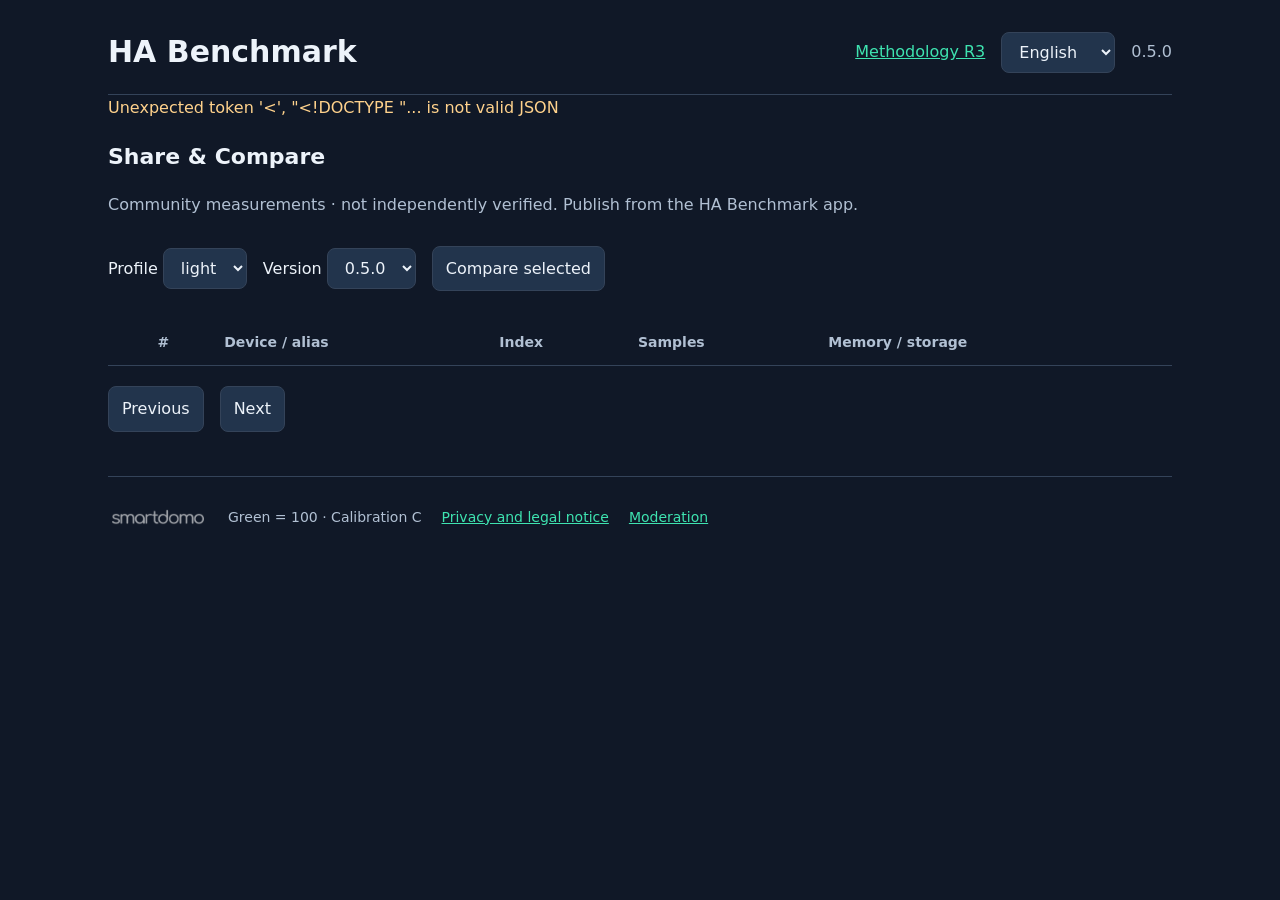
==== community/static/index.html @ 20571215 "Initial release 0.5.0" ====
<!doctype html><html lang="de"><head><meta charset="utf-8"><meta name="viewport" content="width=device-width,initial-scale=1"><meta name="description" content="Compare Home Assistant benchmark results. Green = 100."><title>HA Benchmark — Share & Compare</title><link rel="stylesheet" href="style.css"><script defer src="ui.js"></script></head><body data-mode="community"><main>HA Benchmark</main></body></html>
---- community/static/style.css ----
:root{color-scheme:dark;--bg:#101827;--panel:#182538;--line:#344359;--text:#edf3fa;--muted:#b1c0d3;--accent:#3ee3b0}*{box-sizing:border-box}body{margin:0;background:var(--bg);color:var(--text);font:16px/1.6 system-ui,sans-serif}main{max-width:1120px;margin:auto;padding:28px}header,nav,.toolbar{display:flex;align-items:center;gap:16px;flex-wrap:wrap}header{justify-content:space-between;border-bottom:1px solid var(--line);padding-bottom:18px}h1{font-size:30px;margin:0}h2{font-size:22px}h3{font-size:18px}p{color:var(--muted)}a{color:var(--accent)}button,select,input{font:inherit;border:1px solid var(--line);border-radius:8px;padding:9px 13px;background:#22344c;color:var(--text)}button{cursor:pointer}button.primary{background:var(--accent);color:#08251b;font-weight:700}button:disabled{opacity:.5;cursor:wait}button:hover,a:hover{filter:brightness(1.12)}:focus-visible{outline:3px solid #60b6ff;outline-offset:3px}label{display:block;margin:10px 0}input[type=checkbox]{width:20px;height:20px;vertical-align:middle}input:not([type=checkbox]){max-width:100%;width:360px}.grid{display:grid;grid-template-columns:repeat(auto-fit,minmax(230px,1fr));gap:14px}.panel,.metric{background:var(--panel);border:1px solid var(--line);border-radius:12px;padding:18px}.metric{text-align:left;min-height:140px}.metric b{display:block;font-size:30px;color:var(--accent)}.metric .weight{float:right;font-size:14px;color:var(--muted)}.metric small{display:block;color:var(--muted);font-size:14px}.score{font-size:48px;color:var(--accent);font-weight:750}.toolbar{margin:20px 0}section{margin:26px 0}.table-wrap{overflow-x:auto}table{width:100%;border-collapse:collapse}td,th{padding:12px 9px;text-align:left;border-bottom:1px solid var(--line);font-size:14px}th{color:var(--muted)}.badge{display:inline-block;border:1px solid var(--accent);border-radius:5px;padding:2px 6px;font-size:14px}progress{width:100%;accent-color:var(--accent)}#message{white-space:pre-wrap;color:#ffd28c}dialog{width:min(680px,94vw);max-height:90vh;overflow:auto;border:1px solid var(--line);border-radius:16px;background:var(--panel);color:var(--text);padding:25px}dialog::backdrop{background:#000b}pre{white-space:pre-wrap;overflow-wrap:anywhere;font:14px/1.5 monospace;background:#0d1724;padding:14px}footer{display:flex;gap:20px;align-items:center;flex-wrap:wrap;margin-top:44px;border-top:1px solid var(--line);padding-top:20px;color:var(--muted);font-size:14px}.brand{width:100px;height:auto;opacity:.6;filter:invert(1);mix-blend-mode:screen}.danger{color:#ffadad}.muted{color:var(--muted)}.hidden{display:none}#preview{max-height:270px;overflow:auto}.inline{display:inline-block;margin-right:16px}dl{display:grid;grid-template-columns:1fr 1fr;gap:8px}dt{color:var(--muted)}dd{margin:0;overflow-wrap:anywhere}@media(max-width:600px){main{padding:16px}.grid{grid-template-columns:1fr 1fr}.metric{padding:12px}.metric b{font-size:24px}nav{gap:10px}h1{font-size:25px}dl{grid-template-columns:1fr}dialog{padding:18px}}@media(max-width:400px){.grid{grid-template-columns:1fr}}
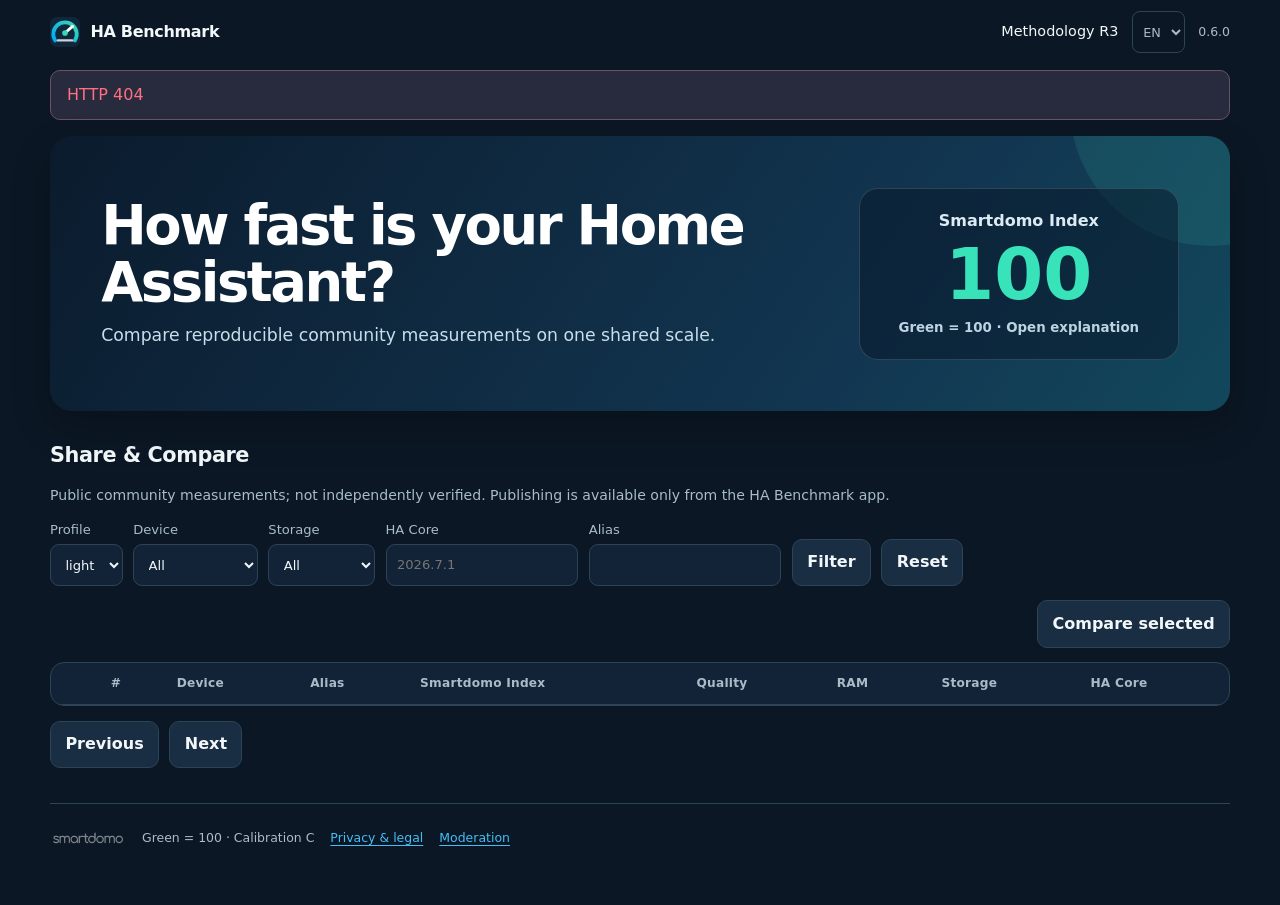
==== commit 750554fb: "Version 0.6.0" ====
--- a/community/static/index.html
+++ b/community/static/index.html
@@ -1 +1,14 @@
-<!doctype html><html lang="de"><head><meta charset="utf-8"><meta name="viewport" content="width=device-width,initial-scale=1"><meta name="description" content="Compare Home Assistant benchmark results. Green = 100."><title>HA Benchmark — Share & Compare</title><link rel="stylesheet" href="style.css"><script defer src="ui.js"></script></head><body data-mode="community"><main>HA Benchmark</main></body></html>
+<!doctype html>
+<html lang="en">
+<head>
+  <meta charset="utf-8">
+  <meta name="viewport" content="width=device-width,initial-scale=1">
+  <meta name="theme-color" content="#18a58b">
+  <meta name="description" content="Compare Home Assistant performance with the Smartdomo Index. Green = 100.">
+  <title>HA Benchmark — Share &amp; Compare</title>
+  <link rel="icon" href="favicon.svg" type="image/svg+xml">
+  <link rel="stylesheet" href="style.css">
+  <script defer src="ui.js"></script>
+</head>
+<body data-mode="community"><main><p>Loading HA Benchmark …</p></main></body>
+</html>
--- a/community/static/style.css
+++ b/community/static/style.css
@@ -1 +1,126 @@
-:root{color-scheme:dark;--bg:#101827;--panel:#182538;--line:#344359;--text:#edf3fa;--muted:#b1c0d3;--accent:#3ee3b0}*{box-sizing:border-box}body{margin:0;background:var(--bg);color:var(--text);font:16px/1.6 system-ui,sans-serif}main{max-width:1120px;margin:auto;padding:28px}header,nav,.toolbar{display:flex;align-items:center;gap:16px;flex-wrap:wrap}header{justify-content:space-between;border-bottom:1px solid var(--line);padding-bottom:18px}h1{font-size:30px;margin:0}h2{font-size:22px}h3{font-size:18px}p{color:var(--muted)}a{color:var(--accent)}button,select,input{font:inherit;border:1px solid var(--line);border-radius:8px;padding:9px 13px;background:#22344c;color:var(--text)}button{cursor:pointer}button.primary{background:var(--accent);color:#08251b;font-weight:700}button:disabled{opacity:.5;cursor:wait}button:hover,a:hover{filter:brightness(1.12)}:focus-visible{outline:3px solid #60b6ff;outline-offset:3px}label{display:block;margin:10px 0}input[type=checkbox]{width:20px;height:20px;vertical-align:middle}input:not([type=checkbox]){max-width:100%;width:360px}.grid{display:grid;grid-template-columns:repeat(auto-fit,minmax(230px,1fr));gap:14px}.panel,.metric{background:var(--panel);border:1px solid var(--line);border-radius:12px;padding:18px}.metric{text-align:left;min-height:140px}.metric b{display:block;font-size:30px;color:var(--accent)}.metric .weight{float:right;font-size:14px;color:var(--muted)}.metric small{display:block;color:var(--muted);font-size:14px}.score{font-size:48px;color:var(--accent);font-weight:750}.toolbar{margin:20px 0}section{margin:26px 0}.table-wrap{overflow-x:auto}table{width:100%;border-collapse:collapse}td,th{padding:12px 9px;text-align:left;border-bottom:1px solid var(--line);font-size:14px}th{color:var(--muted)}.badge{display:inline-block;border:1px solid var(--accent);border-radius:5px;padding:2px 6px;font-size:14px}progress{width:100%;accent-color:var(--accent)}#message{white-space:pre-wrap;color:#ffd28c}dialog{width:min(680px,94vw);max-height:90vh;overflow:auto;border:1px solid var(--line);border-radius:16px;background:var(--panel);color:var(--text);padding:25px}dialog::backdrop{background:#000b}pre{white-space:pre-wrap;overflow-wrap:anywhere;font:14px/1.5 monospace;background:#0d1724;padding:14px}footer{display:flex;gap:20px;align-items:center;flex-wrap:wrap;margin-top:44px;border-top:1px solid var(--line);padding-top:20px;color:var(--muted);font-size:14px}.brand{width:100px;height:auto;opacity:.6;filter:invert(1);mix-blend-mode:screen}.danger{color:#ffadad}.muted{color:var(--muted)}.hidden{display:none}#preview{max-height:270px;overflow:auto}.inline{display:inline-block;margin-right:16px}dl{display:grid;grid-template-columns:1fr 1fr;gap:8px}dt{color:var(--muted)}dd{margin:0;overflow-wrap:anywhere}@media(max-width:600px){main{padding:16px}.grid{grid-template-columns:1fr 1fr}.metric{padding:12px}.metric b{font-size:24px}nav{gap:10px}h1{font-size:25px}dl{grid-template-columns:1fr}dialog{padding:18px}}@media(max-width:400px){.grid{grid-template-columns:1fr}}
+:root {
+  color-scheme: light dark;
+  --bg: #f4f7fa;
+  --surface: #fff;
+  --surface-2: #edf3f7;
+  --text: #17252f;
+  --muted: #607382;
+  --line: #d5e0e7;
+  --accent: #18a58b;
+  --accent-strong: #087d6a;
+  --accent-soft: #dff7f1;
+  --blue: #03a9f4;
+  --danger: #c23a4b;
+  --warning: #986800;
+  --shadow: 0 12px 34px rgb(20 45 58 / 8%);
+  font: 16px/1.5 Inter, ui-sans-serif, system-ui, -apple-system, BlinkMacSystemFont, "Segoe UI", sans-serif;
+}
+@media (prefers-color-scheme: dark) {
+  :root {
+    --bg: #0b1724; --surface: #132337; --surface-2: #192d43; --text: #f2f7fa;
+    --muted: #a9bcc8; --line: #2d4358; --accent: #39d7b4; --accent-strong: #5ee5c6;
+    --accent-soft: #123f3b; --blue: #45bdf5; --danger: #ff7180; --warning: #ffd166;
+    --shadow: 0 16px 38px rgb(0 0 0 / 22%);
+  }
+}
+:root[data-theme="light"] { color-scheme: light; --bg:#f4f7fa; --surface:#fff; --surface-2:#edf3f7; --text:#17252f; --muted:#607382; --line:#d5e0e7; --accent:#18a58b; --accent-strong:#087d6a; --accent-soft:#dff7f1; --blue:#038bc9; --danger:#c23a4b; --warning:#986800; --shadow:0 12px 34px rgb(20 45 58 / 8%); }
+:root[data-theme="dark"] { color-scheme: dark; --bg:#0b1724; --surface:#132337; --surface-2:#192d43; --text:#f2f7fa; --muted:#a9bcc8; --line:#2d4358; --accent:#39d7b4; --accent-strong:#5ee5c6; --accent-soft:#123f3b; --blue:#45bdf5; --danger:#ff7180; --warning:#ffd166; --shadow:0 16px 38px rgb(0 0 0 / 22%); }
+* { box-sizing: border-box; }
+html { background: var(--bg); }
+body { margin: 0; background: var(--bg); color: var(--text); min-height: 100vh; }
+button, input, select { font: inherit; }
+a { color: var(--blue); text-underline-offset: 3px; }
+button, .button { border: 1px solid var(--line); border-radius: 10px; background: var(--surface-2); color: var(--text); padding: .66rem .9rem; cursor: pointer; font-weight: 650; }
+button:hover, .button:hover { border-color: var(--accent); }
+button:focus-visible, a:focus-visible, input:focus-visible, select:focus-visible { outline: 3px solid color-mix(in srgb, var(--blue) 45%, transparent); outline-offset: 2px; }
+button:disabled { cursor: not-allowed; opacity: .5; }
+button.primary { border-color: var(--accent); background: var(--accent); color: #05241f; }
+button.danger { border-color: var(--danger); color: var(--danger); }
+main { width: min(1180px, calc(100% - 32px)); margin: 0 auto; padding-bottom: 2rem; }
+.topbar { min-height: 64px; display: flex; align-items: center; justify-content: space-between; gap: 1rem; }
+.product { display:flex; align-items:center; gap:.65rem; color:var(--text); text-decoration:none; font-weight:780; letter-spacing:-.02em; }
+.product img { width: 30px; height: 30px; }
+.topnav { display:flex; align-items:center; gap:.85rem; font-size:.9rem; }
+.topnav a { color: var(--text); text-decoration: none; }
+.language { width:auto; padding:.28rem .4rem; border:1px solid var(--line); border-radius:8px; color:var(--muted); background:transparent; font-size:.8rem; }
+.version { color:var(--muted); font-size:.78rem; }
+#message:not(:empty) { margin:.4rem 0 1rem; padding:.75rem 1rem; color:var(--danger); background:color-mix(in srgb, var(--danger) 9%, var(--surface)); border:1px solid color-mix(in srgb, var(--danger) 30%, var(--line)); border-radius:10px; }
+.hero { position:relative; overflow:hidden; display:grid; grid-template-columns:minmax(0,1fr) minmax(230px,320px); gap:2rem; align-items:center; padding:clamp(1.5rem,4vw,3.25rem); margin:0 0 1.4rem; border-radius:22px; color:#fff; background:linear-gradient(125deg,#0b1b2d 0%,#123651 70%,#125a66 130%); box-shadow:var(--shadow); }
+.hero::after { content:""; position:absolute; width:280px; height:280px; right:-120px; top:-170px; border-radius:50%; background:rgb(57 215 180 / 12%); }
+.hero h1 { max-width:720px; margin:0 0 .7rem; font-size:clamp(2rem,5vw,3.4rem); line-height:1.04; letter-spacing:-.045em; }
+.hero p { margin:0; color:#c8deec; font-size:clamp(.95rem,2vw,1.08rem); }
+.index-card { position:relative; z-index:1; display:grid; place-items:center; min-height:172px; padding:1.2rem; border:1px solid rgb(255 255 255 / 14%); border-radius:19px; color:#dcebf3; background:rgb(9 24 43 / 55%); text-align:center; }
+button.index-card { width:100%; }
+.index-card strong { display:block; color:#39e3ba; font-size:clamp(2.8rem,7vw,4.4rem); line-height:1; margin:.35rem 0; }
+.index-card small { color:#bdd3e1; }
+h2 { margin:1.8rem 0 .7rem; font-size:1.3rem; letter-spacing:-.02em; }
+h3 { margin:.2rem 0 .4rem; }
+.section-heading { display:flex; align-items:baseline; flex-wrap:wrap; gap:.5rem 1rem; }
+.section-heading h2 { margin-bottom:0; }
+.note { color:var(--muted); font-size:.88rem; }
+.run-grid, .metric-grid { display:grid; grid-template-columns:repeat(2,minmax(0,1fr)); gap:1rem; }
+.metric-grid { grid-template-columns:repeat(auto-fit,minmax(190px,1fr)); }
+.panel { padding:1.15rem; border:1px solid var(--line); border-radius:16px; background:var(--surface); box-shadow:var(--shadow); }
+.panel p:first-child, .panel h2:first-child { margin-top:0; }
+.metric { position:relative; min-height:148px; display:flex; flex-direction:column; align-items:flex-start; gap:.15rem; padding:1rem; text-align:left; border-radius:15px; background:var(--surface); box-shadow:var(--shadow); }
+.metric .weight { position:absolute; top:.75rem; right:.8rem; color:var(--muted); font-size:.76rem; font-weight:600; }
+.metric .name { padding-right:2.7rem; color:var(--muted); font-size:.85rem; }
+.metric .metric-index { margin-top:auto; font-size:2rem; line-height:1.1; letter-spacing:-.04em; }
+.metric .raw { color:var(--text); font-size:.85rem; font-variant-numeric:tabular-nums; }
+.metric .action { margin-top:.25rem; color:var(--blue); font-size:.76rem; }
+.diagnostic-grid { display:grid; grid-template-columns:repeat(auto-fit,minmax(165px,1fr)); gap:.7rem; }
+.diagnostic { min-height:104px; box-shadow:none; background:var(--surface-2); padding:.8rem; }
+.diagnostic .metric-index { font-size:1.35rem; }
+.diagnostic .name { font-size:.79rem; }
+.toolbar, .filters { display:flex; align-items:end; flex-wrap:wrap; gap:.65rem; margin:.9rem 0; }
+.toolbar .spacer { flex:1; }
+label { display:grid; gap:.25rem; color:var(--muted); font-size:.82rem; }
+input, select { width:100%; min-height:42px; padding:.55rem .65rem; border:1px solid var(--line); border-radius:9px; color:var(--text); background:var(--surface); }
+label.inline { display:flex; align-items:center; gap:.5rem; }
+label.inline input { width:auto; min-height:auto; }
+progress { width:100%; height:8px; margin-top:1rem; border:0; border-radius:10px; overflow:hidden; }
+progress::-webkit-progress-bar { background:var(--surface-2); }
+progress::-webkit-progress-value { background:linear-gradient(90deg,var(--blue),var(--accent)); }
+.table-wrap { overflow:auto; border:1px solid var(--line); border-radius:14px; background:var(--surface); }
+table { width:100%; border-collapse:collapse; min-width:760px; }
+th, td { padding:.72rem .8rem; border-bottom:1px solid var(--line); text-align:left; vertical-align:middle; font-size:.88rem; }
+th { color:var(--muted); font-size:.76rem; letter-spacing:.02em; }
+tbody tr:last-child td { border-bottom:0; }
+td strong { font-size:1.05rem; }
+.badge { display:inline-flex; gap:.3rem; align-items:center; padding:.2rem .5rem; border-radius:999px; color:var(--accent-strong); background:var(--accent-soft); font-size:.75rem; font-weight:700; white-space:nowrap; }
+.badge.variable { color:var(--warning); background:color-mix(in srgb,var(--warning) 12%,var(--surface)); }
+dl { display:grid; grid-template-columns:minmax(130px,1fr) minmax(180px,2fr); gap:.45rem 1rem; margin:0; }
+dt { color:var(--muted); } dd { margin:0; overflow-wrap:anywhere; }
+dialog { width:min(720px,calc(100% - 28px)); max-height:88vh; overflow:auto; padding:1.4rem; border:1px solid var(--line); border-radius:17px; color:var(--text); background:var(--surface); box-shadow:0 24px 80px rgb(0 0 0 / 35%); }
+dialog::backdrop { background:rgb(4 14 24 / 62%); backdrop-filter:blur(3px); }
+dialog h2 { margin-top:0; }
+dialog pre { max-height:300px; overflow:auto; padding:.8rem; background:var(--surface-2); border-radius:10px; white-space:pre-wrap; overflow-wrap:anywhere; font-size:.75rem; }
+.modal-actions { display:flex; justify-content:flex-end; gap:.6rem; margin-top:1rem; }
+.compare-index { display:block; font-size:1.2rem; }
+.compare-raw { display:block; color:var(--muted); font-size:.75rem; white-space:nowrap; }
+.hidden { display:none !important; }
+footer { display:flex; align-items:center; flex-wrap:wrap; gap:.7rem 1rem; margin-top:2.2rem; padding:1.2rem 0; border-top:1px solid var(--line); color:var(--muted); font-size:.78rem; }
+footer .brand { width:76px; height:auto; opacity:.48; filter:var(--brand-filter,none); }
+@media (prefers-color-scheme:dark) { footer .brand { filter:invert(1); } }
+:root[data-theme="dark"] footer .brand { filter:invert(1); }
+:root[data-theme="light"] footer .brand { filter:none; }
+@media (max-width:720px) {
+  main { width:min(100% - 20px,1180px); }
+  .topbar { min-height:56px; }
+  .topnav a { display:none; }
+  .version { display:none; }
+  .hero { grid-template-columns:1fr; padding:1.35rem; gap:1rem; border-radius:17px; }
+  .hero h1 { font-size:2.2rem; }
+  .index-card { min-height:125px; }
+  .run-grid { grid-template-columns:1fr; }
+  .metric-grid { grid-template-columns:repeat(2,minmax(0,1fr)); gap:.65rem; }
+  .metric { min-height:132px; padding:.8rem; }
+  .diagnostic-grid { grid-template-columns:repeat(2,minmax(0,1fr)); }
+  dl { grid-template-columns:1fr; gap:.1rem; }
+  dd { margin-bottom:.55rem; }
+}
+@media (max-width:420px) {
+  .metric-grid, .diagnostic-grid { grid-template-columns:1fr; }
+  .toolbar > button, .toolbar > .button { flex:1; }
+}
+@media (prefers-reduced-motion:reduce) { *,*::before,*::after { scroll-behavior:auto !important; transition:none !important; } }
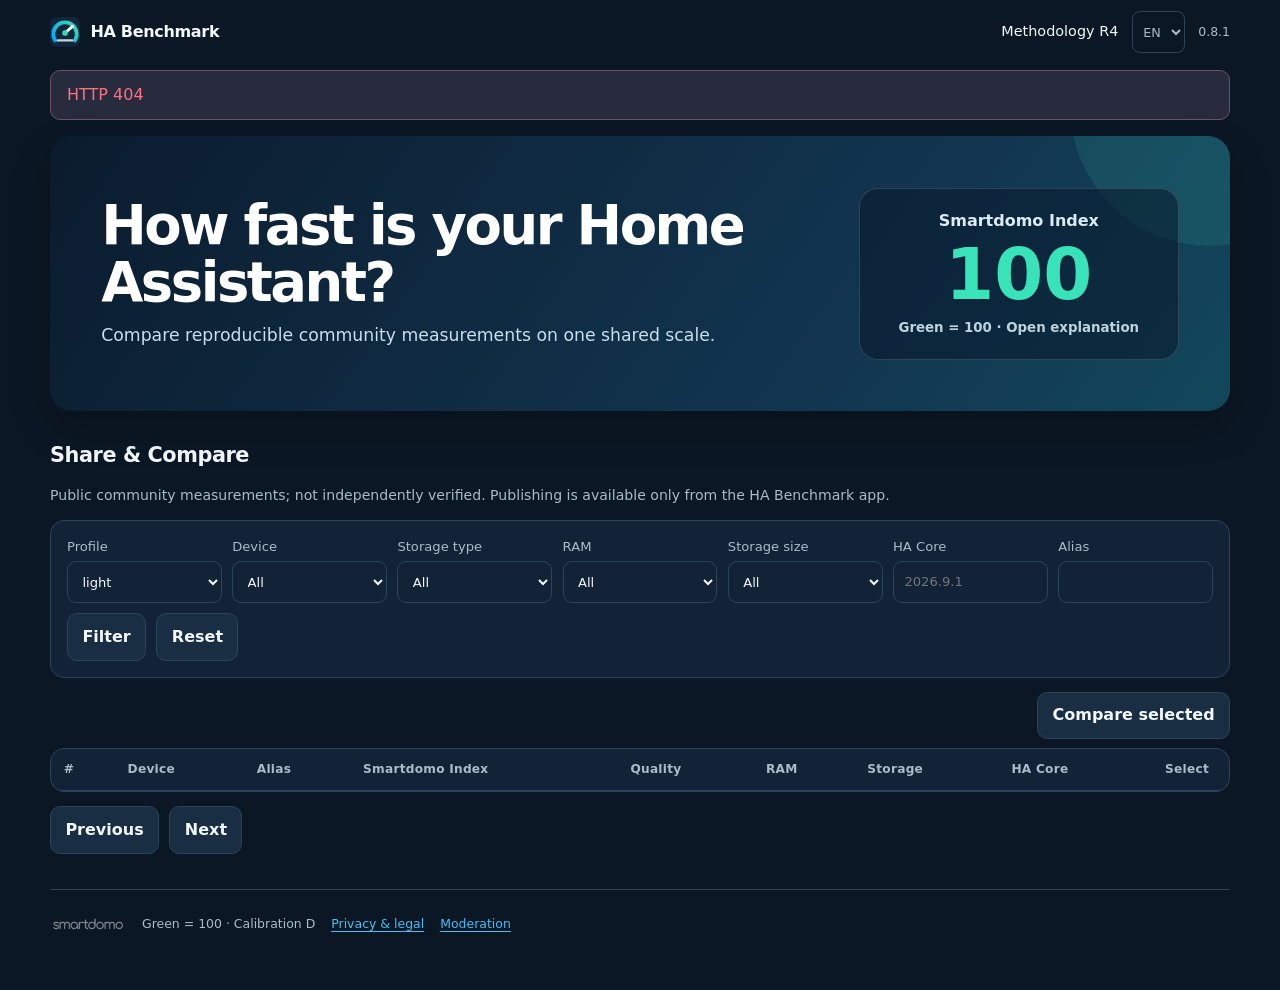
==== commit abe92927: "Version 0.8.1" ====
--- a/community/static/index.html
+++ b/community/static/index.html
@@ -7,8 +7,8 @@
   <meta name="description" content="Compare Home Assistant performance with the Smartdomo Index. Green = 100.">
   <title>HA Benchmark — Share &amp; Compare</title>
   <link rel="icon" href="favicon.svg" type="image/svg+xml">
-  <link rel="stylesheet" href="style.css">
-  <script defer src="ui.js"></script>
+  <link rel="stylesheet" href="style.css?v=0.8.1">
+  <script defer src="ui.js?v=0.8.1"></script>
 </head>
 <body data-mode="community"><main><p>Loading HA Benchmark …</p></main></body>
 </html>
--- a/community/static/style.css
+++ b/community/static/style.css
@@ -35,6 +35,7 @@
 button:focus-visible, a:focus-visible, input:focus-visible, select:focus-visible { outline: 3px solid color-mix(in srgb, var(--blue) 45%, transparent); outline-offset: 2px; }
 button:disabled { cursor: not-allowed; opacity: .5; }
 button.primary { border-color: var(--accent); background: var(--accent); color: #05241f; }
+button.filter-pending { border-color:var(--blue); background:var(--blue); color:#062335; box-shadow:0 0 0 3px color-mix(in srgb,var(--blue) 22%,transparent); }
 button.danger { border-color: var(--danger); color: var(--danger); }
 main { width: min(1180px, calc(100% - 32px)); margin: 0 auto; padding-bottom: 2rem; }
 .topbar { min-height: 64px; display: flex; align-items: center; justify-content: space-between; gap: 1rem; }
@@ -73,6 +74,8 @@
 .diagnostic .metric-index { font-size:1.35rem; }
 .diagnostic .name { font-size:.79rem; }
 .toolbar, .filters { display:flex; align-items:end; flex-wrap:wrap; gap:.65rem; margin:.9rem 0; }
+.filters { padding:1rem; border:1px solid var(--line); border-radius:14px; background:var(--surface); }
+.filters label { min-width:130px; flex:1 1 145px; }
 .toolbar .spacer { flex:1; }
 label { display:grid; gap:.25rem; color:var(--muted); font-size:.82rem; }
 input, select { width:100%; min-height:42px; padding:.55rem .65rem; border:1px solid var(--line); border-radius:9px; color:var(--text); background:var(--surface); }
@@ -85,6 +88,8 @@
 table { width:100%; border-collapse:collapse; min-width:760px; }
 th, td { padding:.72rem .8rem; border-bottom:1px solid var(--line); text-align:left; vertical-align:middle; font-size:.88rem; }
 th { color:var(--muted); font-size:.76rem; letter-spacing:.02em; }
+.select-column { width:84px; text-align:center; }
+.select-column input { width:18px; min-height:18px; vertical-align:middle; }
 tbody tr:last-child td { border-bottom:0; }
 td strong { font-size:1.05rem; }
 .badge { display:inline-flex; gap:.3rem; align-items:center; padding:.2rem .5rem; border-radius:999px; color:var(--accent-strong); background:var(--accent-soft); font-size:.75rem; font-weight:700; white-space:nowrap; }
@@ -96,6 +101,16 @@
 dialog h2 { margin-top:0; }
 dialog pre { max-height:300px; overflow:auto; padding:.8rem; background:var(--surface-2); border-radius:10px; white-space:pre-wrap; overflow-wrap:anywhere; font-size:.75rem; }
 .modal-actions { display:flex; justify-content:flex-end; gap:.6rem; margin-top:1rem; }
+.dialog-stack { display:grid; gap:1rem; }
+.dialog-stack > p { margin:0; }
+.field-stack { display:grid; gap:.75rem; }
+.consent-line { min-height:28px; }
+.consent-line input { flex:0 0 auto; width:18px; height:18px; min-height:18px; margin:0; }
+.consent-line span { line-height:1.35; }
+.dialog-action-row { display:flex; align-items:center; gap:.65rem; }
+.consent-box { display:grid; gap:.9rem; padding-top:1rem; border-top:1px solid var(--line); }
+.dialog-close { padding-top:1rem; border-top:1px solid var(--line); }
+.ranking-toolbar { margin-bottom:.55rem; }
 .compare-index { display:block; font-size:1.2rem; }
 .compare-raw { display:block; color:var(--muted); font-size:.75rem; white-space:nowrap; }
 .hidden { display:none !important; }
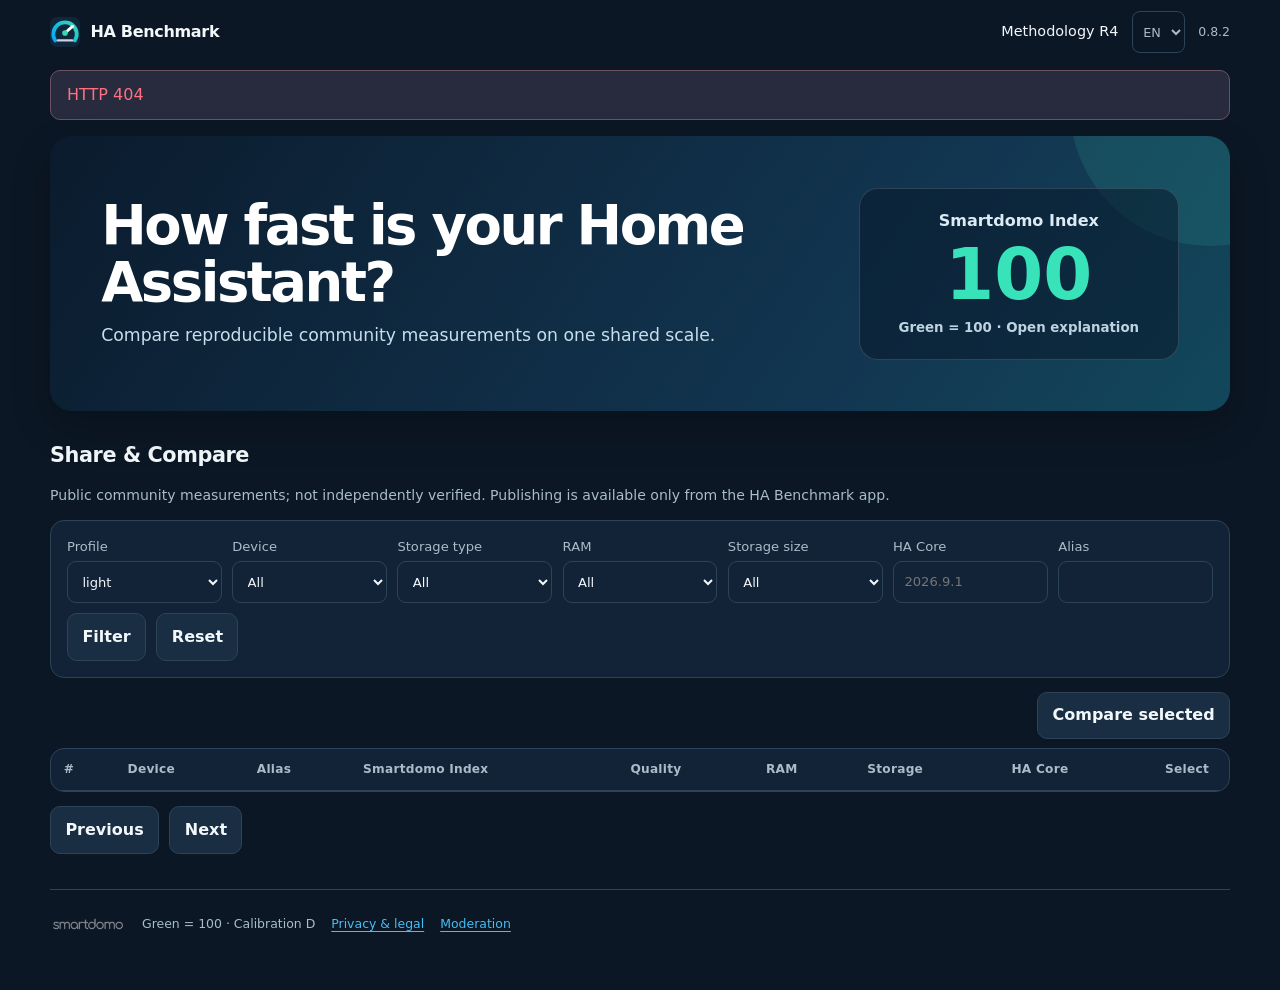
==== commit 56ead026: "Version 0.8.2" ====
--- a/community/static/index.html
+++ b/community/static/index.html
@@ -7,8 +7,8 @@
   <meta name="description" content="Compare Home Assistant performance with the Smartdomo Index. Green = 100.">
   <title>HA Benchmark — Share &amp; Compare</title>
   <link rel="icon" href="favicon.svg" type="image/svg+xml">
-  <link rel="stylesheet" href="style.css?v=0.8.1">
-  <script defer src="ui.js?v=0.8.1"></script>
+  <link rel="stylesheet" href="style.css?v=0.8.2">
+  <script defer src="ui.js?v=0.8.2"></script>
 </head>
 <body data-mode="community"><main><p>Loading HA Benchmark …</p></main></body>
 </html>
